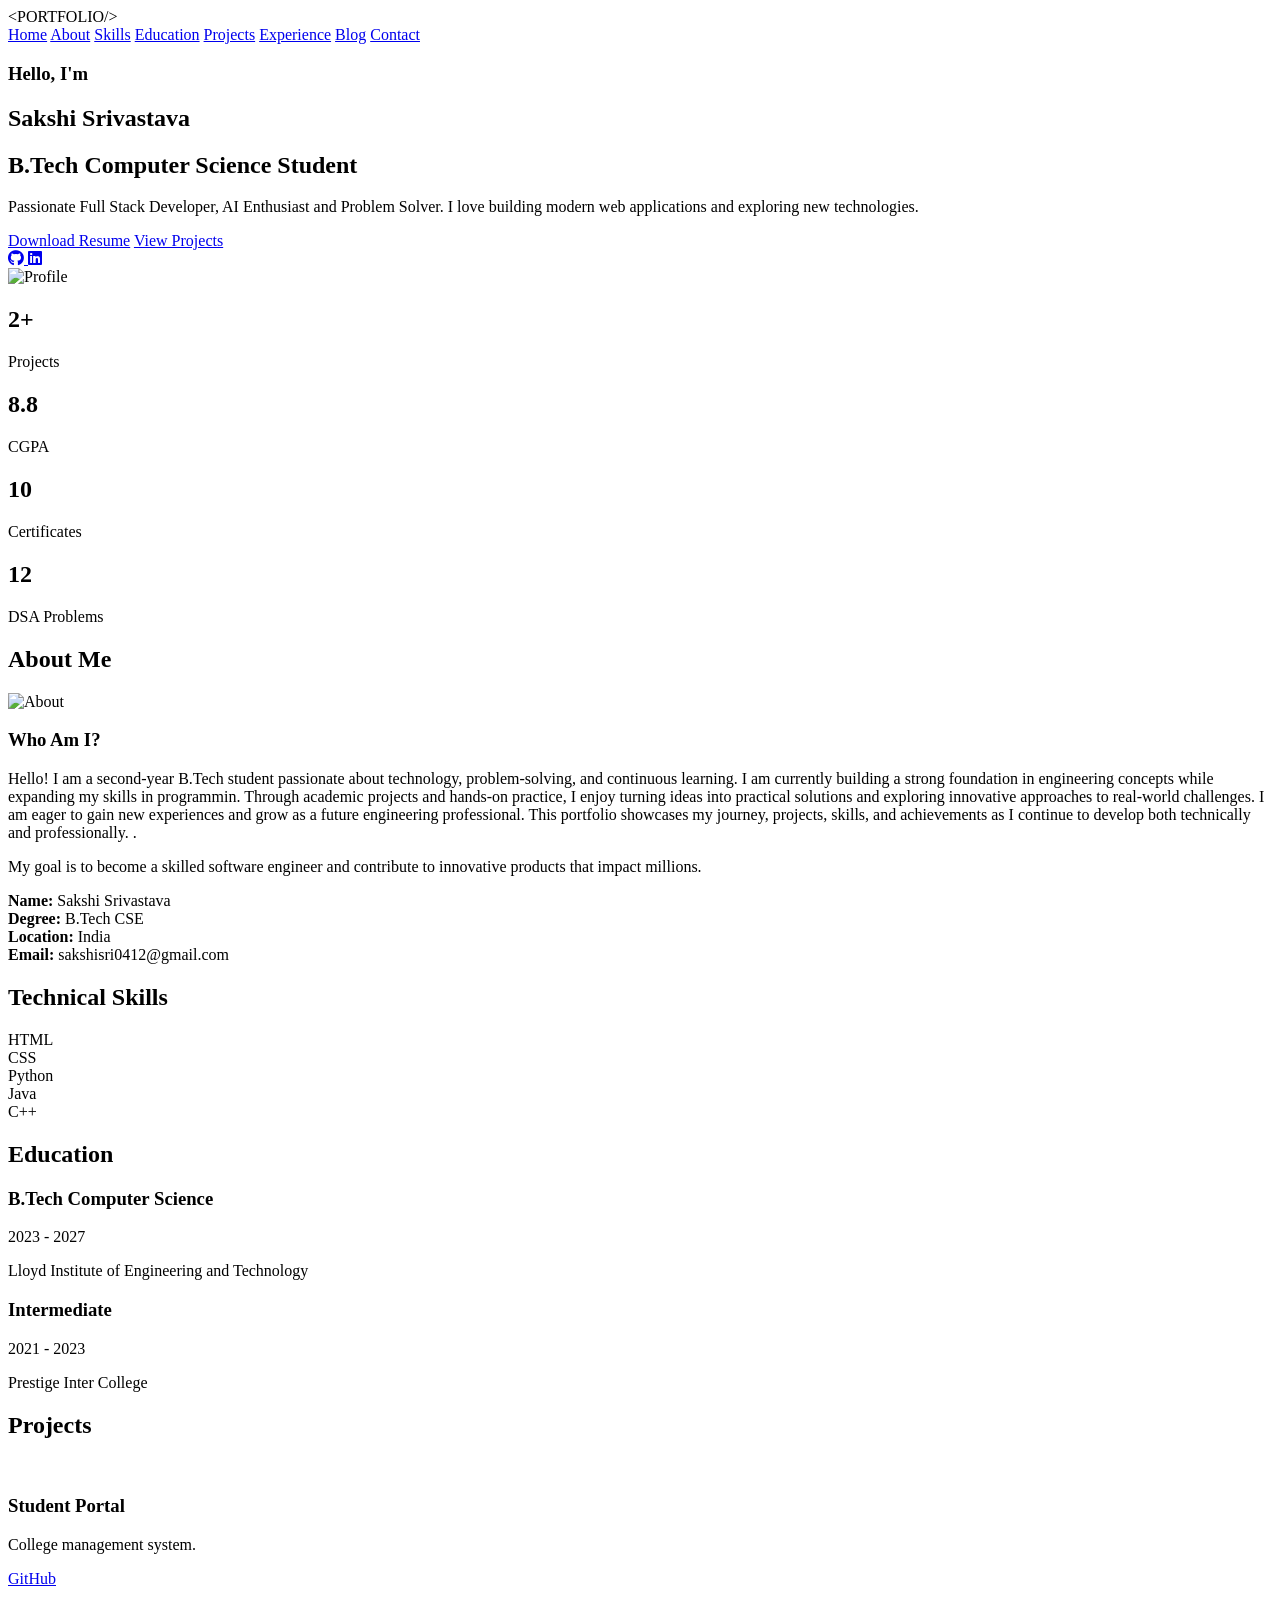
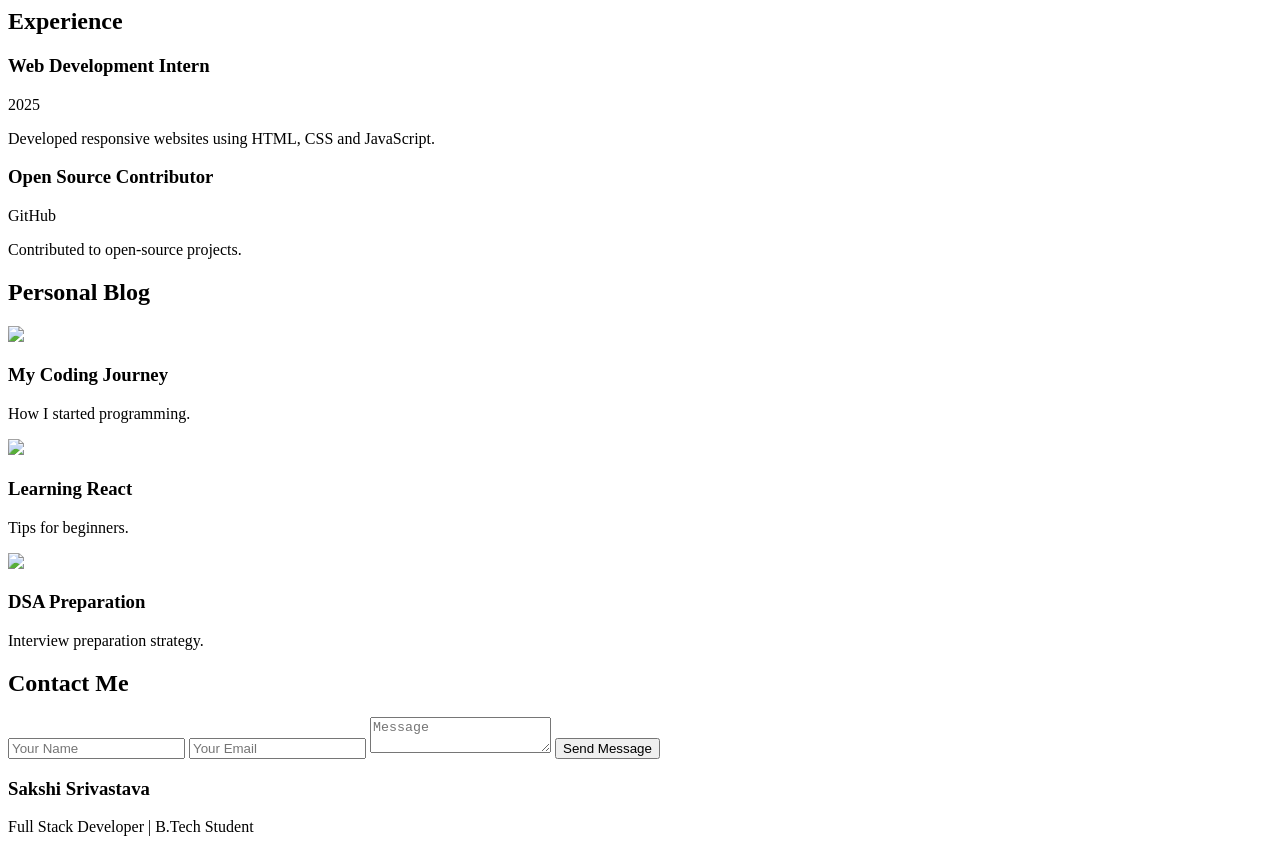
==== index.html @ c8aea350 "Add files via upload" ====
<!DOCTYPE html>
<html lang="en">

<head>
    <meta charset="UTF-8">
    <meta name="viewport" content="width=device-width, initial-scale=1.0">
    <title> Btech Student Portfolio</title>

    <link rel="stylesheet" href="style.css">

    <link href="https://fonts.googleapis.com/css2?family=Poppins:wght@300;400;500;600;700;800&display=swap"
        rel="stylesheet">
        <link href="style.css" rel="stylesheet">

    <link rel="stylesheet"
        href="https://cdnjs.cloudflare.com/ajax/libs/font-awesome/6.5.1/css/all.min.css">
</head>

<body>

    <!-- NAVBAR -->

    <header>

        <div class="logo">
            <span>&lt;</span>PORTFOLIO<span>/&gt;</span>
        </div>

        <nav>

            <a href="#home">Home</a>
            <a href="#about">About</a>
            <a href="#skills">Skills</a>
            <a href="#education">Education</a>
            <a href="#projects">Projects</a>
            <a href="#experience">Experience</a>
            <a href="#blog">Blog</a>
            <a href="#contact">Contact</a>

        </nav>

    </header>

    <!-- HERO -->

    <section id="home" class="hero">

        <div class="hero-content">

            <h3>Hello, I'm</h3>

            <h1>Sakshi Srivastava</h1>

            <h2>B.Tech Computer Science Student</h2>

            <p>
                Passionate Full Stack Developer,
                AI Enthusiast and Problem Solver.
                I love building modern web applications
                and exploring new technologies.
            </p>

            <div class="hero-buttons">

                <a href="#">Download Resume</a>

                <a href="#projects">View Projects</a>

            </div>

            <div class="social-links">

                <a href="https://github.com/Sakshisri2404/My-Portfolio.git">
                    <i class="fab fa-github"> </i>
                </a>

                <a href="https://www.linkedin.com/in/sakshi-srivastava-232b50328?utm_source=share_via&utm_content=profile&utm_medium=member_android">
                    <i class="fab fa-linkedin"></i>
                </a>

            </div>

        </div>

        <div class="hero-image">

            <img src="C:\Users\saksh\Downloads\WhatsApp Image 2026-06-17 at 1.59.19 PM.jpeg" alt="Profile">

        </div>

    </section>

    <!-- STATS -->

    <section class="stats">

        <div class="stat-box">
            <h2>2+</h2>
            <p>Projects</p>
        </div>

        <div class="stat-box">
            <h2>8.8</h2>
            <p>CGPA</p>
        </div>

        <div class="stat-box">
            <h2>10</h2>
            <p>Certificates</p>
        </div>

        <div class="stat-box">
            <h2>12</h2>
            <p>DSA Problems</p>
        </div>

    </section>

    <!-- ABOUT -->

    <section id="about">

        <h2 class="title">About Me</h2>

        <div class="about-container">

            <div class="about-image">

                <img src="C:\Users\saksh\Downloads\1000_F_258558072_I1uEdPquzFzDiXbLz2F9j11p6KoVckHk.jpg" alt="About">

            </div>

            <div class="about-content">

                <h3>Who Am I?</h3>

                <p>
                    Hello! I am a second-year B.Tech student passionate about technology, problem-solving, and continuous learning. I am currently building a strong foundation in engineering concepts while expanding my skills in programmin. Through academic projects and hands-on practice, I enjoy turning ideas into practical solutions and exploring innovative approaches to real-world challenges. I am eager to gain new experiences and grow as a future engineering professional. This portfolio showcases my journey, projects, skills, and achievements as I continue to develop both technically and professionally.
.
                </p>

                <p>
                    My goal is to become a skilled software
                    engineer and contribute to innovative
                    products that impact millions.
                </p>

                <div class="about-info">

                    <div>
                        <strong>Name:</strong> Sakshi Srivastava
                    </div>

                    <div>
                        <strong>Degree:</strong> B.Tech CSE
                    </div>

                    <div>
                        <strong>Location:</strong> India
                    </div>

                    <div>
                        <strong>Email:</strong> sakshisri0412@gmail.com
                    </div>

                </div>

            </div>

        </div>

    </section>

    <!-- SKILLS -->

    <section id="skills">

        <h2 class="title">Technical Skills</h2>

        <div class="skills-grid">

            <div class="skill-card">HTML</div>
            <div class="skill-card">CSS</div>
            <div class="skill-card">Python</div>
            <div class="skill-card">Java</div>
            <div class="skill-card">C++</div>
            

        </div>

    </section>

    <!-- EDUCATION -->

    <section id="education">

        <h2 class="title">Education</h2>

        <div class="timeline">

            <div class="timeline-box">

                <h3>B.Tech Computer Science</h3>

                <span>2023 - 2027</span>

                <p>
                    Lloyd Institute of Engineering and Technology
                </p>

            </div>

            <div class="timeline-box">

                <h3>Intermediate</h3>

                <span>2021 - 2023</span>

                <p>
                    Prestige Inter College
                </p>

            </div>

        </div>

    </section>

    <!-- PROJECTS -->

    <section id="projects">

        <h2 class="title">Projects</h2>

        <div class="projects-grid">

            <div class="project-card">

                <img src="C:\Users\saksh\Downloads\hq720.jpg" alt="">

                <h3>Student Portal</h3>

                <p>
                    College management system.
                </p>

                <div class="project-links">

                    <a href="#">GitHub</a>

                </div>

            </div>

        </div>

    </section>

    <!-- EXPERIENCE -->

    <section id="experience">

        <h2 class="title">Experience</h2>

        <div class="experience-grid">

            <div class="exp-card">

                <h3>Web Development Intern</h3>

                <span>2025</span>

                <p>
                    Developed responsive websites
                    using HTML, CSS and JavaScript.
                </p>

            </div>

            <div class="exp-card">

                <h3>Open Source Contributor</h3>

                <span>GitHub</span>

                <p>
                    Contributed to open-source projects.
                </p>

            </div>

        </div>

    </section>

    <!-- BLOG -->

    <section id="blog">

        <h2 class="title">Personal Blog</h2>

        <div class="blog-grid">

            <div class="blog-card">

                <img src="C:\Users\saksh\Downloads\1.jpg">

                <h3>My Coding Journey</h3>

                <p>
                    How I started programming.
                </p>

            </div>

            <div class="blog-card">

                <img src="C:\Users\saksh\Downloads\2.jpg">

                <h3>Learning React</h3>

                <p>
                    Tips for beginners.
                </p>

            </div>

            <div class="blog-card">

                <img src="C:\Users\saksh\Downloads\3.jpg">

                <h3>DSA Preparation</h3>

                <p>
                    Interview preparation strategy.
                </p>

            </div>

        </div>

    </section>

    <!-- CONTACT -->

    <section id="contact">

        <h2 class="title">Contact Me</h2>

        <form>

            <input type="text" placeholder="Your Name">

            <input type="email" placeholder="Your Email">

            <textarea placeholder="Message"></textarea>

            <button type="submit">
                Send Message
            </button>

        </form>

    </section>

    <!-- FOOTER -->

    <footer>

        <h3>Sakshi Srivastava</h3>

        <p>
            Full Stack Developer | B.Tech Student
        </p>

    </footer>

</body>

</html>
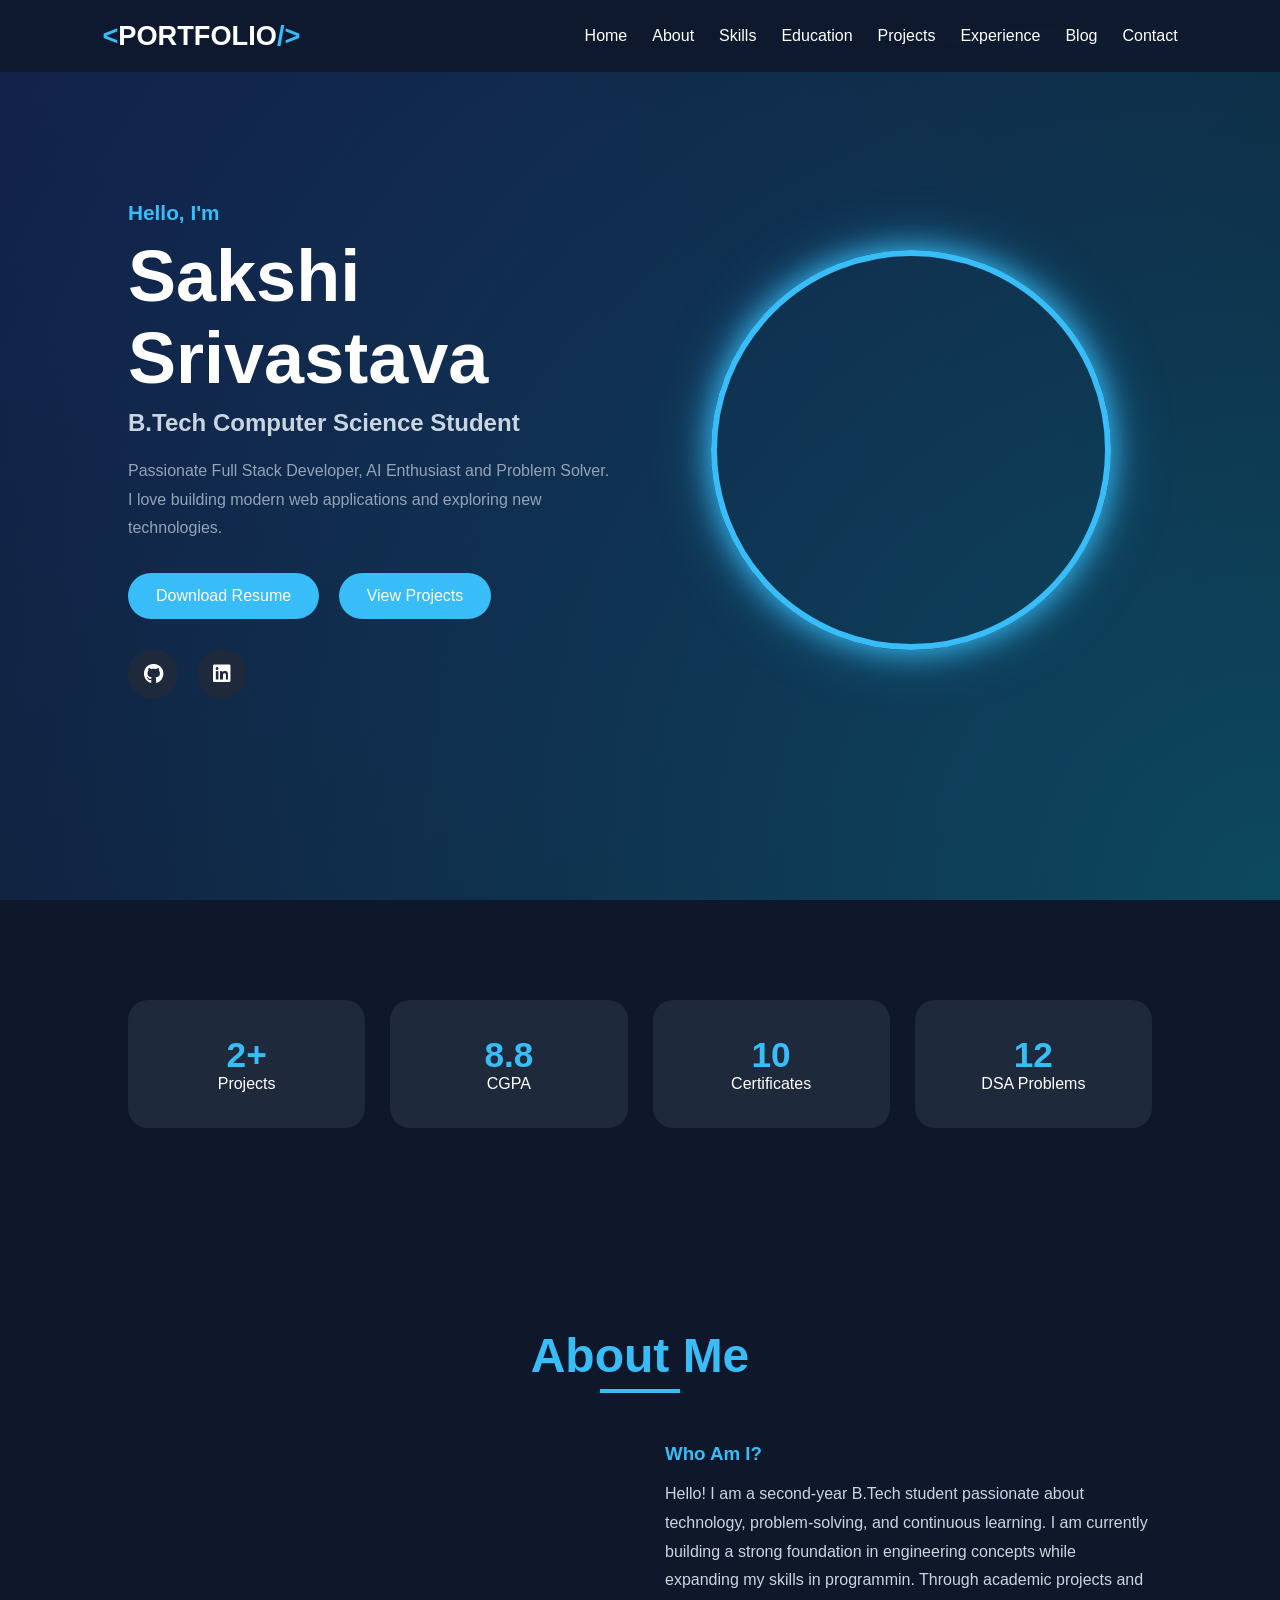
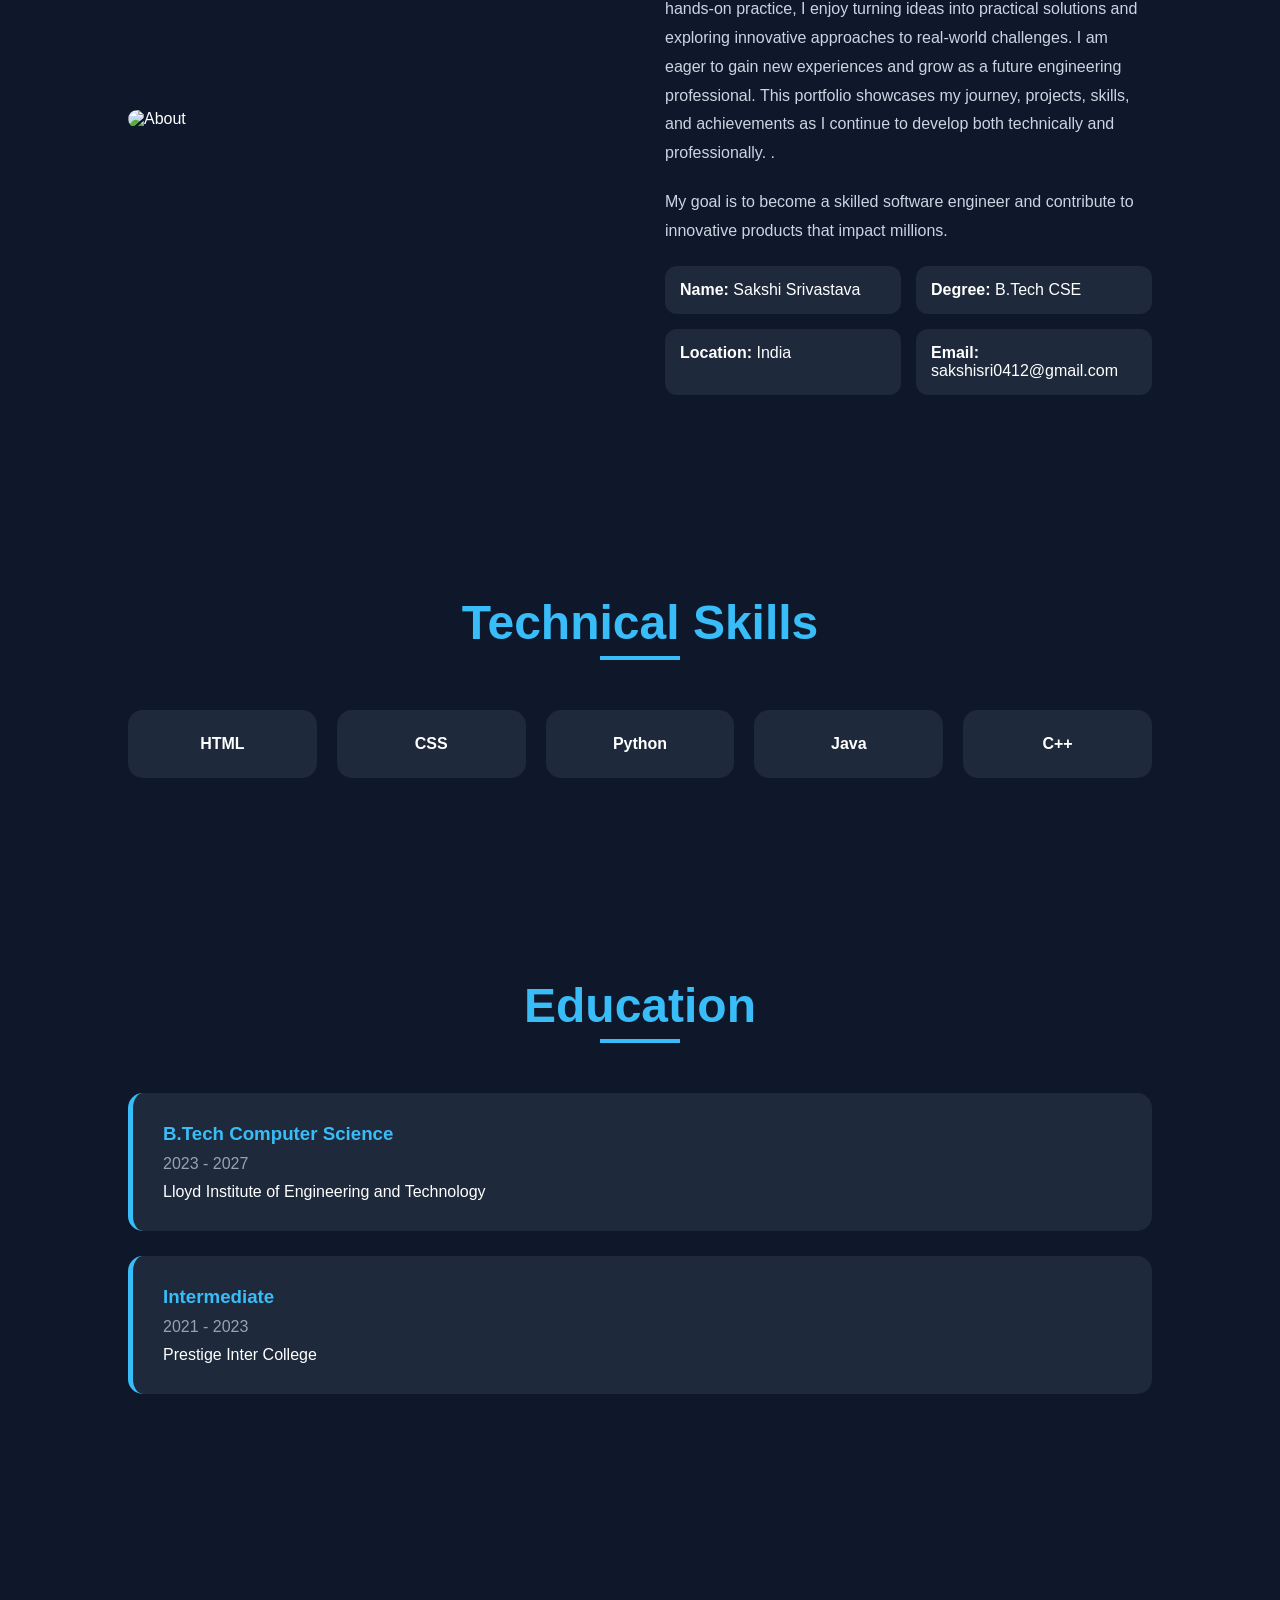
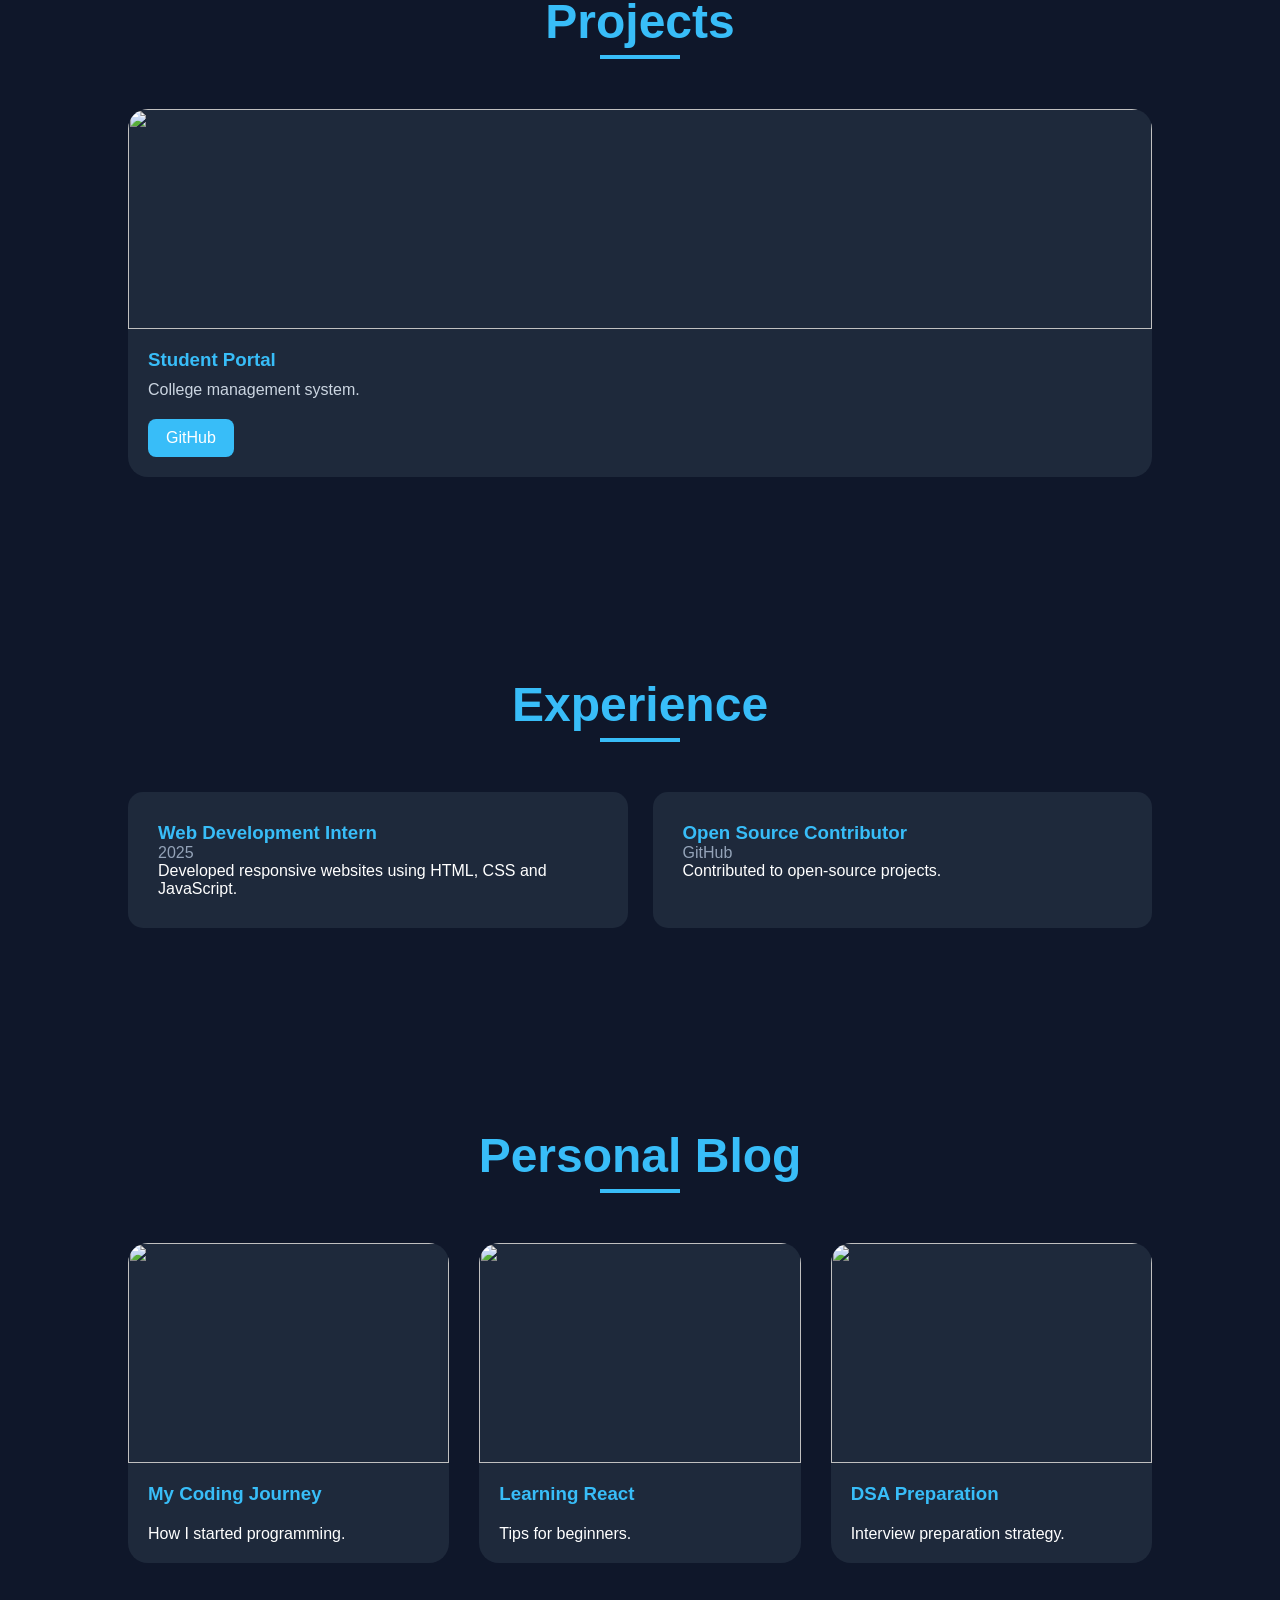
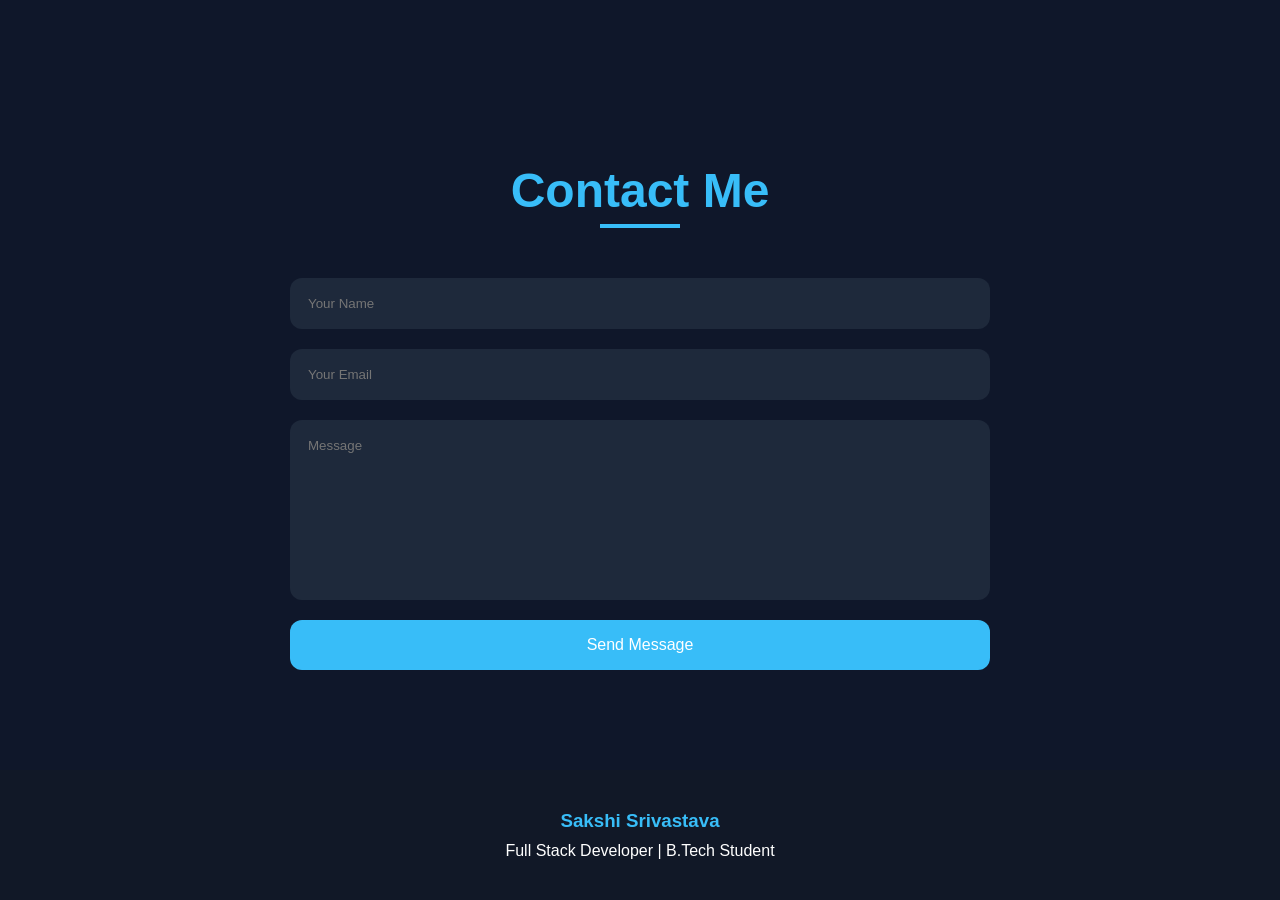
==== commit 5970694c: "Update index.html" ====
--- a/index.html
+++ b/index.html
@@ -10,7 +10,7 @@
 
     <link href="https://fonts.googleapis.com/css2?family=Poppins:wght@300;400;500;600;700;800&display=swap"
         rel="stylesheet">
-        <link href="style.css" rel="stylesheet">
+        <link href="/Portfolio/style.css" rel="stylesheet">
 
     <link rel="stylesheet"
         href="https://cdnjs.cloudflare.com/ajax/libs/font-awesome/6.5.1/css/all.min.css">
@@ -62,7 +62,7 @@
 
             <div class="hero-buttons">
 
-                <a href="#">Download Resume</a>
+                <a href="/Portfolio/Sakshi_resume.pdf">Download Resume</a>
 
                 <a href="#projects">View Projects</a>
 
@@ -84,7 +84,7 @@
 
         <div class="hero-image">
 
-            <img src="C:\Users\saksh\Downloads\WhatsApp Image 2026-06-17 at 1.59.19 PM.jpeg" alt="Profile">
+            <img src="/Portfolio/WhatsApp Image 2026-06-17 at 1.59.19 PM.jpeg" alt="Profile">
 
         </div>
 
@@ -126,7 +126,7 @@
 
             <div class="about-image">
 
-                <img src="C:\Users\saksh\Downloads\1000_F_258558072_I1uEdPquzFzDiXbLz2F9j11p6KoVckHk.jpg" alt="About">
+                <img src="/Portfolio/1000_F_258558072_I1uEdPquzFzDiXbLz2F9j11p6KoVckHk.jpg" alt="About">
 
             </div>
 
@@ -236,7 +236,7 @@
 
             <div class="project-card">
 
-                <img src="C:\Users\saksh\Downloads\hq720.jpg" alt="">
+                <img src="/Portfolio/hq720.jpg" alt="">
 
                 <h3>Student Portal</h3>
 
@@ -303,7 +303,7 @@
 
             <div class="blog-card">
 
-                <img src="C:\Users\saksh\Downloads\1.jpg">
+                <img src="/Portfolio/1.jpg">
 
                 <h3>My Coding Journey</h3>
 
@@ -315,7 +315,7 @@
 
             <div class="blog-card">
 
-                <img src="C:\Users\saksh\Downloads\2.jpg">
+                <img src="/Portfolio/2.jpg">
 
                 <h3>Learning React</h3>
 
@@ -327,7 +327,7 @@
 
             <div class="blog-card">
 
-                <img src="C:\Users\saksh\Downloads\3.jpg">
+                <img src="/Portfolio/3.jpg">
 
                 <h3>DSA Preparation</h3>
 
@@ -377,4 +377,4 @@
 
 </body>
 
-</html>+</html>
--- a/style.css
+++ b/style.css
@@ -0,0 +1,558 @@
+/* =========================
+   GLOBAL STYLES
+========================= */
+*{ 
+    margin:0;
+    padding:0;
+    box-sizing:border-box;
+    font-family:'Poppins',sans-serif;
+    scroll-behavior:smooth;
+}
+
+body{
+    background:#0f172a;
+    color:white;
+    overflow-x:hidden;
+}
+
+a{
+    text-decoration:none;
+}
+
+img{
+    max-width:100%;
+    display:block;
+}
+
+section{
+    padding:100px 10%;
+}
+
+.title{
+    text-align:center;
+    font-size:3rem;
+    margin-bottom:60px;
+    color:#38bdf8;
+    position:relative;
+}
+
+.title::after{
+    content:'';
+    width:80px;
+    height:4px;
+    background:#38bdf8;
+    position:absolute;
+    bottom:-10px;
+    left:50%;
+    transform:translateX(-50%);
+}
+
+/* =========================
+   HEADER
+========================= */
+
+header{
+    position:fixed;
+    width:100%;
+    top:0;
+    left:0;
+    z-index:1000;
+
+    display:flex;
+    justify-content:space-between;
+    align-items:center;
+
+    padding:20px 8%;
+
+    background:rgba(15,23,42,.85);
+    backdrop-filter:blur(12px);
+}
+
+.logo{
+    font-size:1.7rem;
+    font-weight:700;
+}
+
+.logo span{
+    color:#38bdf8;
+}
+
+nav{
+    display:flex;
+    gap:25px;
+}
+
+nav a{
+    color:white;
+    transition:.3s;
+}
+
+nav a:hover{
+    color:#38bdf8;
+}
+
+/* =========================
+   HERO
+========================= */
+
+.hero{
+    min-height:100vh;
+
+    display:flex;
+    justify-content:space-between;
+    align-items:center;
+    gap:60px;
+
+    background:
+    radial-gradient(circle at top left,#1e40af40,transparent),
+    radial-gradient(circle at bottom right,#06b6d450,transparent);
+}
+
+.hero-content{
+    flex:1;
+}
+
+.hero-content h3{
+    font-size:1.3rem;
+    color:#38bdf8;
+}
+
+.hero-content h1{
+    font-size:4.5rem;
+    margin:10px 0;
+}
+
+.hero-content h2{
+    color:#cbd5e1;
+    margin-bottom:20px;
+}
+
+.hero-content p{
+    line-height:1.8;
+    max-width:650px;
+    color:#94a3b8;
+}
+
+.hero-buttons{
+    margin-top:30px;
+}
+
+.hero-buttons a{
+    display:inline-block;
+    margin-right:15px;
+    padding:14px 28px;
+    border-radius:40px;
+    background:#38bdf8;
+    color:white;
+    transition:.3s;
+}
+
+.hero-buttons a:hover{
+    transform:translateY(-5px);
+}
+
+.social-links{
+    margin-top:30px;
+}
+
+.social-links a{
+    display:inline-flex;
+    justify-content:center;
+    align-items:center;
+
+    width:50px;
+    height:50px;
+
+    background:#1e293b;
+    border-radius:50%;
+
+    margin-right:15px;
+
+    color:white;
+    font-size:20px;
+
+    transition:.3s;
+}
+
+.social-links a:hover{
+    background:#38bdf8;
+    transform:translateY(-5px);
+}
+
+.hero-image{
+    flex:1;
+    display:flex;
+    justify-content:center;
+}
+
+.hero-image img{
+    width:400px;
+    height:400px;
+    object-fit:cover;
+    border-radius:50%;
+    border:6px solid #38bdf8;
+
+    box-shadow:
+    0 0 30px #38bdf8,
+    0 0 60px rgba(56,189,248,.4);
+}
+
+/* =========================
+   STATS
+========================= */
+
+.stats{
+    display:grid;
+    grid-template-columns:repeat(auto-fit,minmax(220px,1fr));
+    gap:25px;
+}
+
+.stat-box{
+    background:#1e293b;
+    padding:35px;
+    border-radius:20px;
+    text-align:center;
+
+    transition:.4s;
+}
+
+.stat-box:hover{
+    transform:translateY(-10px);
+}
+
+.stat-box h2{
+    color:#38bdf8;
+    font-size:2.2rem;
+}
+
+/* =========================
+   ABOUT
+========================= */
+
+.about-container{
+    display:grid;
+    grid-template-columns:1fr 1fr;
+    gap:50px;
+    align-items:center;
+}
+
+.about-image img{
+    border-radius:25px;
+}
+
+.about-content h3{
+    color:#38bdf8;
+    margin-bottom:15px;
+}
+
+.about-content p{
+    color:#cbd5e1;
+    line-height:1.8;
+    margin-bottom:20px;
+}
+
+.about-info{
+    display:grid;
+    grid-template-columns:repeat(2,1fr);
+    gap:15px;
+}
+
+.about-info div{
+    background:#1e293b;
+    padding:15px;
+    border-radius:12px;
+}
+
+/* =========================
+   SKILLS
+========================= */
+
+.skills-grid{
+    display:grid;
+    grid-template-columns:repeat(auto-fit,minmax(180px,1fr));
+    gap:20px;
+}
+
+.skill-card{
+    background:#1e293b;
+    padding:25px;
+    text-align:center;
+    border-radius:15px;
+    font-weight:600;
+
+    transition:.3s;
+}
+
+.skill-card:hover{
+    background:#38bdf8;
+    transform:translateY(-10px);
+}
+
+/* =========================
+   EDUCATION
+========================= */
+
+.timeline{
+    display:flex;
+    flex-direction:column;
+    gap:25px;
+}
+
+.timeline-box{
+    background:#1e293b;
+    padding:30px;
+    border-left:5px solid #38bdf8;
+    border-radius:15px;
+}
+
+.timeline-box h3{
+    color:#38bdf8;
+}
+
+.timeline-box span{
+    display:block;
+    margin:10px 0;
+    color:#94a3b8;
+}
+
+/* =========================
+   PROJECTS
+========================= */
+
+.projects-grid{
+    display:grid;
+    grid-template-columns:repeat(auto-fit,minmax(320px,1fr));
+    gap:30px;
+}
+
+.project-card{
+    background:#1e293b;
+    border-radius:20px;
+    overflow:hidden;
+
+    transition:.4s;
+}
+
+.project-card:hover{
+    transform:translateY(-12px);
+}
+
+.project-card img{
+    width:100%;
+    height:220px;
+    object-fit:cover;
+}
+
+.project-card h3{
+    padding:20px 20px 10px;
+    color:#38bdf8;
+}
+
+.project-card p{
+    padding:0 20px 20px;
+    color:#cbd5e1;
+}
+
+.project-links{
+    padding:0 20px 20px;
+}
+
+.project-links a{
+    display:inline-block;
+    margin-right:10px;
+    background:#38bdf8;
+    color:white;
+    padding:10px 18px;
+    border-radius:8px;
+}
+
+/* =========================
+   EXPERIENCE
+========================= */
+
+.experience-grid{
+    display:grid;
+    grid-template-columns:repeat(auto-fit,minmax(300px,1fr));
+    gap:25px;
+}
+
+.exp-card{
+    background:#1e293b;
+    padding:30px;
+    border-radius:15px;
+}
+
+.exp-card h3{
+    color:#38bdf8;
+}
+
+.exp-card span{
+    color:#94a3b8;
+}
+
+/* =========================
+   BLOG
+========================= */
+
+.blog-grid{
+    display:grid;
+    grid-template-columns:repeat(auto-fit,minmax(320px,1fr));
+    gap:30px;
+}
+
+.blog-card{
+    background:#1e293b;
+    border-radius:20px;
+    overflow:hidden;
+
+    transition:.4s;
+}
+
+.blog-card:hover{
+    transform:translateY(-10px);
+}
+
+.blog-card img{
+    width:100%;
+    height:220px;
+    object-fit:cover;
+}
+
+.blog-card h3{
+    padding:20px;
+    color:#38bdf8;
+}
+
+.blog-card p{
+    padding:0 20px 20px;
+}
+
+/* =========================
+   CONTACT
+========================= */
+
+form{
+    max-width:700px;
+    margin:auto;
+
+    display:flex;
+    flex-direction:column;
+    gap:20px;
+}
+
+input,
+textarea{
+    padding:18px;
+    border:none;
+    border-radius:12px;
+    background:#1e293b;
+    color:white;
+}
+
+textarea{
+    height:180px;
+    resize:none;
+}
+
+button{
+    padding:16px;
+    border:none;
+    border-radius:12px;
+    background:#38bdf8;
+    color:white;
+    cursor:pointer;
+    font-size:16px;
+}
+
+/* =========================
+   FOOTER
+========================= */
+
+footer{
+    text-align:center;
+    background:#111827;
+    padding:40px 20px;
+}
+
+footer h3{
+    color:#38bdf8;
+    margin-bottom:10px;
+}
+
+.footer-social{
+    margin-top:20px;
+}
+
+.footer-social a{
+    display:inline-flex;
+    justify-content:center;
+    align-items:center;
+
+    width:45px;
+    height:45px;
+
+    background:#1e293b;
+    border-radius:50%;
+
+    color:white;
+    margin:0 10px;
+
+    transition:.3s;
+}
+
+.footer-social a:hover{
+    background:#38bdf8;
+}
+
+/* =========================
+   RESPONSIVE
+========================= */
+
+@media(max-width:900px){
+
+    .hero{
+        flex-direction:column-reverse;
+        text-align:center;
+        padding-top:150px;
+    }
+
+    .hero-content h1{
+        font-size:3rem;
+    }
+
+    .hero-image img{
+        width:280px;
+        height:280px;
+    }
+
+    .about-container{
+        grid-template-columns:1fr;
+    }
+
+    .about-info{
+        grid-template-columns:1fr;
+    }
+
+    nav{
+        display:none;
+    }
+}
+
+@media(max-width:600px){
+
+    section{
+        padding:80px 5%;
+    }
+
+    .title{
+        font-size:2.2rem;
+    }
+
+    .hero-content h1{
+        font-size:2.5rem;
+    }
+
+    .hero-content h2{
+        font-size:1.1rem;
+    }
+}
